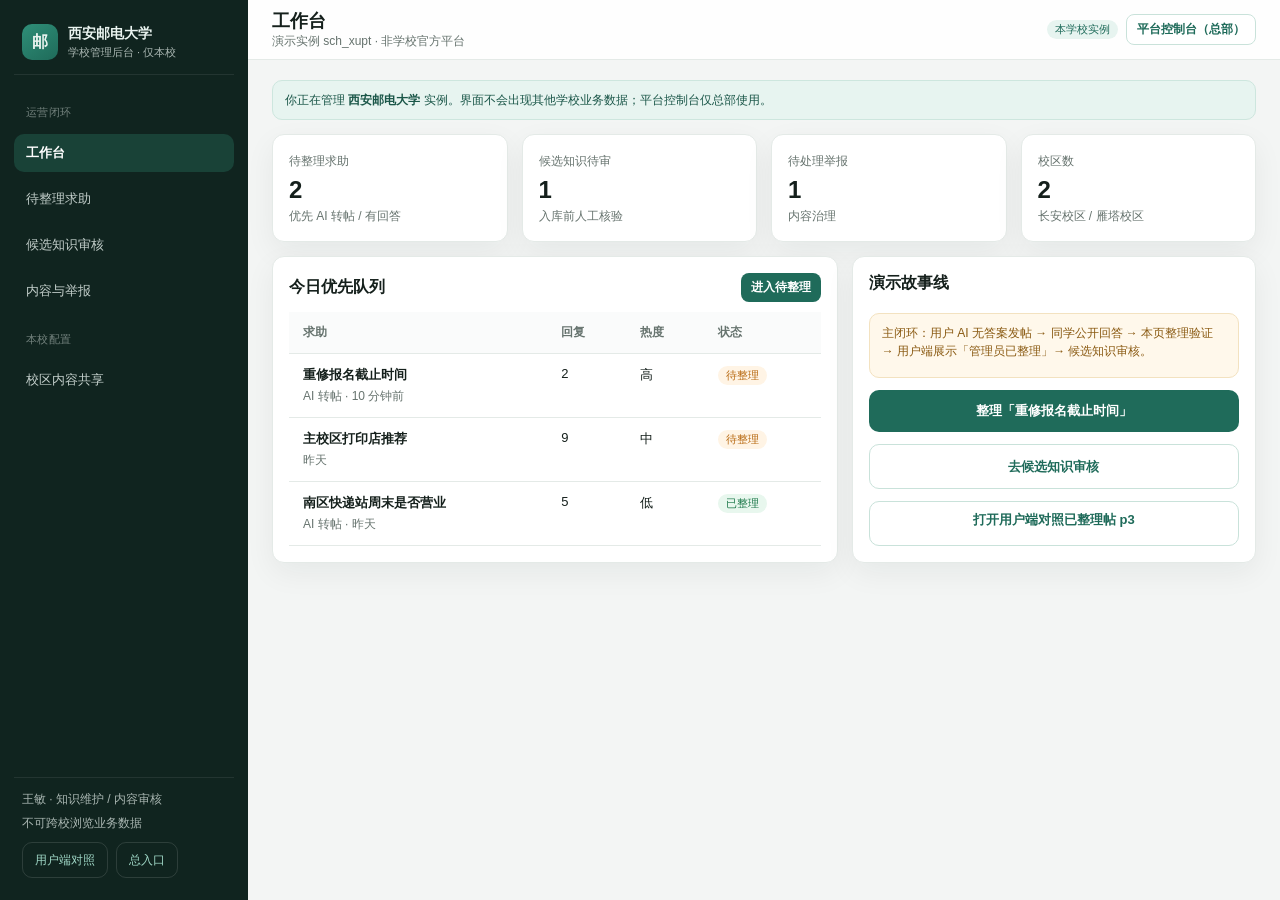
==== school-admin/app.html @ 61e20f0b "feat: publish campus UI prototype for public preview" ====
<!DOCTYPE html>
<html lang="zh-CN">
<head>
<meta charset="UTF-8" />
<meta name="viewport" content="width=device-width, initial-scale=1" />
<title>西安邮电大学 · 学校管理后台</title>
<link rel="stylesheet" href="../assets/admin.css" />
<script src="../assets/mock.js"></script>
</head>
<body>
<div class="app">
  <aside class="sidebar">
    <div class="brand">
      <div class="logo" id="logoText">东</div>
      <div>
        <b id="schoolName">西安邮电大学</b>
        <span>学校管理后台 · 仅本校</span>
      </div>
    </div>
    <div class="nav-group">运营闭环</div>
    <button class="nav-item active" data-page="dashboard">工作台</button>
    <button class="nav-item" data-page="queue">待整理求助</button>
    <button class="nav-item" data-page="knowledge">候选知识审核</button>
    <button class="nav-item" data-page="moderation">内容与举报</button>
    <div class="nav-group">本校配置</div>
    <button class="nav-item" data-page="campus">校区内容共享</button>
    <div class="side-foot">
      <div id="adminMeta">王敏 · 知识维护</div>
      <div style="margin-top:6px">不可跨校浏览业务数据</div>
      <div style="margin-top:10px" class="links">
        <a href="../mini/app.html" style="color:#9fd7c6;border-color:rgba(255,255,255,.12);background:transparent">用户端对照</a>
        <a href="../index.html" style="color:#9fd7c6;border-color:rgba(255,255,255,.12);background:transparent">总入口</a>
      </div>
    </div>
  </aside>
  <div class="main">
    <div class="topbar">
      <div>
        <h1 id="pageTitle">工作台</h1>
        <div class="meta">演示实例 sch_xupt · 非学校官方平台</div>
      </div>
      <div class="row">
        <span class="chip">本学校实例</span>
        <button class="btn ghost sm" onclick="location.href='../platform-console/app.html'">平台控制台（总部）</button>
      </div>
    </div>
    <div class="content" id="content"></div>
  </div>
</div>
<div class="toast" id="toast"></div>
<script>
const M = window.CAMPUS_MOCK;
const state = { page: 'dashboard', currentHelpId: 'p1', filter: 'all' };
const titles = {
  dashboard: '工作台', queue: '待整理求助', detail: '整理求助',
  knowledge: '候选知识审核', moderation: '内容与举报', campus: '校区内容共享'
};
function el(id){ return document.getElementById(id); }
function toast(t){
  const node = el('toast'); node.textContent = t; node.classList.add('show');
  clearTimeout(window.__t); window.__t = setTimeout(function(){ node.classList.remove('show'); }, 1600);
}
function go(page, opts){
  opts = opts || {};
  state.page = page;
  if (opts.helpId) state.currentHelpId = opts.helpId;
  document.querySelectorAll('.nav-item').forEach(function(b){
    var on = (page === 'queue' || page === 'detail') ? b.dataset.page === 'queue' : b.dataset.page === page;
    b.classList.toggle('active', on);
  });
  el('pageTitle').textContent = titles[page] || '工作台';
  render();
}
function statusChip(s){
  if (s === '待整理' || s === '待审核' || s === '待处理') return 'orange';
  if (s === '已整理' || s === '已入库' || s === '已隐藏') return 'ok';
  if (s === '处理中' || s === '待补充') return 'blue';
  return 'gray';
}
function pageDashboard(){
  var pending = M.helpQueue.filter(function(x){ return x.status === '待整理'; }).length;
  var know = (M.knowledgeCandidates || []).filter(function(x){ return x.status === '待审核'; }).length;
  var reports = (M.reports || []).filter(function(x){ return x.status === '待处理'; }).length;
  el('content').innerHTML =
    '<div class="banner info">你正在管理 <b>' + M.school.name + '</b> 实例。界面不会出现其他学校业务数据；平台控制台仅总部使用。</div>' +
    '<div class="grid stats" style="margin-top:14px">' +
      '<div class="card pad stat"><span>待整理求助</span><b>' + pending + '</b><span>优先 AI 转帖 / 有回答</span></div>' +
      '<div class="card pad stat"><span>候选知识待审</span><b>' + know + '</b><span>入库前人工核验</span></div>' +
      '<div class="card pad stat"><span>待处理举报</span><b>' + reports + '</b><span>内容治理</span></div>' +
      '<div class="card pad stat"><span>校区数</span><b>' + M.school.campuses.length + '</b><span>' + M.school.campuses.join(' / ') + '</span></div>' +
    '</div>' +
    '<div class="grid two" style="margin-top:14px">' +
      '<div class="card pad"><div class="row space"><b>今日优先队列</b><button class="btn sm" onclick="go(\'queue\')">进入待整理</button></div>' +
      '<div class="table-wrap" style="margin-top:10px"><table><thead><tr><th>求助</th><th>回复</th><th>热度</th><th>状态</th></tr></thead><tbody>' +
      M.helpQueue.map(function(h){
        return '<tr class="clickable" onclick="go(\'detail\',{helpId:\'' + h.id + '\'})"><td><b>' + h.title + '</b><div class="muted" style="font-size:12px;margin-top:4px">' + (h.fromAI ? 'AI 转帖 · ' : '') + h.updated + '</div></td><td>' + h.replies + '</td><td>' + h.heat + '</td><td><span class="chip ' + statusChip(h.status) + '">' + h.status + '</span></td></tr>';
      }).join('') +
      '</tbody></table></div></div>' +
      '<div class="card pad stack"><b>演示故事线</b>' +
      '<div class="banner">主闭环：用户 AI 无答案发帖 → 同学公开回答 → 本页整理验证 → 用户端展示「管理员已整理」→ 候选知识审核。</div>' +
      '<button class="btn" onclick="go(\'detail\',{helpId:\'p1\'})">整理「重修报名截止时间」</button>' +
      '<button class="btn ghost" onclick="go(\'knowledge\')">去候选知识审核</button>' +
      '<a class="btn ghost" href="../mini/app.html" style="text-align:center">打开用户端对照已整理帖 p3</a>' +
      '</div></div>';
}
function pageQueue(){
  var list = state.filter === 'pending' ? M.helpQueue.filter(function(x){ return x.status === '待整理'; })
    : state.filter === 'done' ? M.helpQueue.filter(function(x){ return x.status === '已整理'; })
    : M.helpQueue;
  el('content').innerHTML =
    '<div class="banner info">队列由管理员驱动结案，不依赖发帖人点「已解决」。优先：AI 转帖、已有公开回答、互动较高。</div>' +
    '<div class="filters" style="margin-top:12px">' +
      '<button class="btn ' + (state.filter === 'all' ? '' : 'ghost') + ' sm" data-f="all">全部</button>' +
      '<button class="btn ' + (state.filter === 'pending' ? '' : 'ghost') + ' sm" data-f="pending">待整理</button>' +
      '<button class="btn ' + (state.filter === 'done' ? '' : 'ghost') + ' sm" data-f="done">已整理</button>' +
    '</div>' +
    '<div class="card"><div class="table-wrap"><table><thead><tr><th>标题</th><th>来源</th><th>公开回答</th><th>热度</th><th>更新</th><th>状态</th><th></th></tr></thead><tbody>' +
    list.map(function(h){
      return '<tr><td><b>' + h.title + '</b></td><td>' + (h.fromAI ? '<span class="chip">AI 求助</span>' : '<span class="chip gray">广场发帖</span>') + '</td><td>' + h.replies + '</td><td>' + h.heat + '</td><td class="muted">' + h.updated + '</td><td><span class="chip ' + statusChip(h.status) + '">' + h.status + '</span></td><td><button class="btn sm" onclick="go(\'detail\',{helpId:\'' + h.id + '\'})">' + (h.status === '已整理' ? '查看' : '整理') + '</button></td></tr>';
    }).join('') +
    '</tbody></table></div></div>';
  el('content').querySelectorAll('[data-f]').forEach(function(b){
    b.onclick = function(){ state.filter = b.dataset.f; pageQueue(); };
  });
}
function pageDetail(){
  var h = M.helpQueue.find(function(x){ return x.id === state.currentHelpId; }) || M.helpQueue[0];
  var post = M.posts.find(function(x){ return x.id === h.id; }) || M.posts[0];
  var comments = M.postComments[h.id] || [{ user: '同学', text: '同问', time: '刚刚' }];
  var done = h.status === '已整理';
  el('content').innerHTML =
    '<div class="row space" style="margin-bottom:12px"><button class="btn ghost sm" onclick="go(\'queue\')">← 返回队列</button><span class="chip ' + statusChip(h.status) + '">' + h.status + '</span></div>' +
    '<div class="split"><div class="stack">' +
      '<div class="card pad"><div class="row space"><div><b style="font-size:16px">' + h.title + '</b><div class="muted" style="font-size:12px;margin-top:6px">来源帖 ' + post.id + ' · ' + post.campus + ' · ' + post.time + '</div></div>' + (post.fromAI ? '<span class="chip">AI 无答案转帖</span>' : '') + '</div>' +
      '<div style="margin-top:12px;line-height:1.6">' + post.content + '</div></div>' +
      '<div class="card pad"><b>公开回答（仅可沉淀公开内容）</b><div class="muted" style="font-size:12px;margin-top:4px">私信原文不得自动进入知识库</div>' +
      comments.map(function(c){
        return '<div class="list-item"><div class="row space"><b>' + c.user + '</b><label class="row" style="font-size:12px;color:var(--muted)"><input type="checkbox" ' + (done && c.text.indexOf('18') >= 0 ? 'checked' : '') + ' style="width:auto" /> 精选</label></div><div style="margin-top:6px">' + c.text + '</div><div class="muted" style="font-size:11px;margin-top:4px">' + c.time + '</div></div>';
      }).join('') +
      '</div></div>' +
      '<div class="card pad stack"><b>整理验证表单</b>' +
      '<label class="field">标准问法<input value="' + h.title + '" /></label>' +
      '<label class="field">标准答案<textarea id="ans">' + (done && post.picked ? post.picked : ((comments[0] && comments[0].text) || '')) + '</textarea></label>' +
      '<label class="field">适用范围<select><option>全校</option><option selected>主校区</option><option>南校区</option><option>深圳校区</option></select></label>' +
      '<label class="field">来源类型<select><option>校园经验</option><option>官方资料</option><option>社区讨论</option></select></label>' +
      '<label class="field">有效期至<input type="date" value="2026-09-01" /></label>' +
      '<label class="field">核验说明<textarea>对照多条一致回复；若涉及官方通知需补链接。</textarea></label>' +
      '<div class="banner">提交后：1) 原帖标记「管理员已整理」；2) 可选生成候选知识进入审核池。</div>' +
      '<div class="row" style="flex-wrap:wrap"><button class="btn" id="markDone">标记已整理并生成候选知识</button><button class="btn ghost" onclick="toast(\'已标记暂不入库\')">暂不入库</button></div>' +
      '<div class="muted" style="font-size:12px">整理人：' + ((M.adminUser && M.adminUser.name) || '王敏') + ' · 操作会写审计日志（演示）</div>' +
      '</div></div>';
  el('markDone').onclick = function(){
    h.status = '已整理';
    h.updated = '刚刚';
    post.resolved = true;
    post.adminNote = '管理员已整理：' + (el('ans').value || '已核验公开回答');
    post.picked = el('ans').value;
    if (M.knowledgeCandidates) {
      M.knowledgeCandidates.unshift({
        id: 'k_new', title: h.title, sourcePost: h.id, status: '待审核', scope: '主校区',
        type: '校园经验', draftAnswer: el('ans').value, validUntil: '2026-09-01',
        reviewer: (M.adminUser && M.adminUser.name) || '王敏'
      });
    }
    toast('已整理：用户端将展示管理员已整理');
    go('knowledge');
  };
}
function pageKnowledge(){
  var list = M.knowledgeCandidates || [];
  el('content').innerHTML =
    '<div class="banner info">社区内容先审核后入库。热门不等于真实；官方资料与校园经验需区分标签。</div>' +
    '<div class="card" style="margin-top:12px"><div class="table-wrap"><table><thead><tr><th>标题</th><th>类型</th><th>范围</th><th>有效期</th><th>状态</th><th>操作</th></tr></thead><tbody>' +
    list.map(function(k){
      return '<tr><td><b>' + k.title + '</b><div class="muted" style="font-size:12px;margin-top:4px;max-width:360px">' + k.draftAnswer + '</div></td><td><span class="chip ' + (k.type === '官方资料' ? '' : 'gray') + '">' + k.type + '</span></td><td>' + k.scope + '</td><td>' + k.validUntil + '</td><td><span class="chip ' + statusChip(k.status) + '">' + k.status + '</span></td><td class="row">' +
        (k.status !== '已入库'
          ? '<button class="btn sm" onclick="approveK(\'' + k.id + '\')">通过入库</button><button class="btn ghost sm" onclick="toast(\'已驳回并要求补充\')">驳回</button>'
          : '<span class="muted">—</span>') +
        '</td></tr>';
    }).join('') +
    '</tbody></table></div></div>';
}
function approveK(id){
  var k = (M.knowledgeCandidates || []).find(function(x){ return x.id === id; });
  if (k) { k.status = '已入库'; toast('已入库本校知识库'); pageKnowledge(); }
}
function pageModeration(){
  var list = M.reports || [];
  el('content').innerHTML =
    '<div class="banner">内容治理仅限本校实例。可执行通过、限流、隐藏、删除、警告、禁言（演示为状态切换）。</div>' +
    '<div class="card" style="margin-top:12px"><div class="table-wrap"><table><thead><tr><th>对象</th><th>原因</th><th>时间</th><th>状态</th><th>操作</th></tr></thead><tbody>' +
    list.map(function(r){
      return '<tr><td><b>' + r.target + '</b></td><td>' + r.reason + '</td><td class="muted">' + r.time + '</td><td><span class="chip ' + statusChip(r.status) + '">' + r.status + '</span></td><td class="row">' +
        '<button class="btn sm" onclick="toast(\'已隐藏内容并记录审计\')">隐藏</button>' +
        '<button class="btn ghost sm" onclick="toast(\'已警告用户\')">警告</button>' +
        '<button class="btn danger sm" onclick="toast(\'演示：禁言 7 天\')">禁言</button></td></tr>';
    }).join('') +
    '</tbody></table></div></div>';
}
function pageCampus(){
  var conf = M.campusShare || { groups: [], note: '' };
  el('content').innerHTML =
    '<div class="banner info">只需配置：某校区是否与其他校区默认共享内容。共享仅发生在同一学校实例内，不得跨校。</div>' +
    '<div class="grid two" style="margin-top:12px"><div class="card pad stack"><b>当前共享组</b>' +
    conf.groups.map(function(g){
      return '<div class="list-item"><div class="row space"><b>' + g.name + '</b><span class="chip ' + (g.mode === '共享' ? '' : 'gray') + '">' + g.mode + '</span></div><div class="muted" style="margin-top:6px;font-size:13px">' + g.campuses.join('、') + '</div></div>';
    }).join('') +
    '<div class="muted" style="font-size:12px">' + conf.note + '</div></div>' +
    '<div class="card pad stack"><b>修改配置（演示）</b>' +
    '<label class="field">共享组名称<input value="主校共享组" /></label>' +
    '<label class="field">包含校区<div class="row" style="flex-wrap:wrap;margin-top:4px">' +
    M.school.campuses.map(function(c){
      return '<label class="row" style="font-size:13px;color:var(--ink)"><input type="checkbox" ' + (c !== '深圳校区' ? 'checked' : '') + ' style="width:auto" /> ' + c + '</label>';
    }).join('') +
    '</div></label>' +
    '<label class="field">默认模式<select><option>共享</option><option>独立</option></select></label>' +
    '<div class="banner">修改后对新查询生效；记录操作人、时间、原配置与新配置。不改变内容所属校区。</div>' +
    '<button class="btn" onclick="toast(\'已保存校区共享配置（演示）\')">保存配置</button></div></div>';
}
function render(){
  var map = { dashboard: pageDashboard, queue: pageQueue, detail: pageDetail, knowledge: pageKnowledge, moderation: pageModeration, campus: pageCampus };
  (map[state.page] || pageDashboard)();
}
el('logoText').textContent = M.school.logoText;
el('schoolName').textContent = M.school.name;
el('adminMeta').textContent = ((M.adminUser && M.adminUser.name) || '王敏') + ' · ' + ((M.adminUser && M.adminUser.role) || '知识维护');
document.querySelectorAll('.nav-item').forEach(function(btn){
  btn.onclick = function(){ go(btn.dataset.page); };
});
render();
</script>
</body>
</html>
---- assets/admin.css ----
/* AI 校园通 · 管理端/控制台共享样式 */
:root {
  --bg: #F3F5F4;
  --panel: #FFFFFF;
  --ink: #15201C;
  --muted: #66736E;
  --line: #E4EAE7;
  --theme: #1F6B5A;
  --theme-soft: #E7F4F0;
  --theme-2: #245B8C;
  --warn: #B86A12;
  --warn-soft: #FFF4E5;
  --danger: #C24B3D;
  --danger-soft: #FDECEA;
  --ok: #1F7A4C;
  --ok-soft: #E8F7EE;
  --shadow: 0 10px 30px rgba(18, 36, 30, 0.06);
  --radius: 12px;
  --sidebar: 248px;
  font-family: -apple-system, BlinkMacSystemFont, "Segoe UI", "PingFang SC", "Hiragino Sans GB", "Microsoft YaHei", sans-serif;
}
* { box-sizing: border-box; }
html, body { margin: 0; min-height: 100%; background: var(--bg); color: var(--ink); }
button, input, select, textarea { font: inherit; }
a { color: inherit; text-decoration: none; }
.app { min-height: 100vh; display: grid; grid-template-columns: var(--sidebar) 1fr; }
.sidebar {
  background: #10241F;
  color: #EAF4F0;
  padding: 18px 14px;
  display: flex;
  flex-direction: column;
  gap: 8px;
  position: sticky;
  top: 0;
  height: 100vh;
}
.brand { display: flex; gap: 10px; align-items: center; padding: 6px 8px 14px; border-bottom: 1px solid rgba(255,255,255,.08); margin-bottom: 8px; }
.brand .logo {
  width: 36px; height: 36px; border-radius: 10px; background: linear-gradient(145deg, #2F8F78, #1F6B5A);
  display: grid; place-items: center; font-weight: 700;
}
.brand b { display: block; font-size: 14px; }
.brand span { display: block; font-size: 11px; color: rgba(234,244,240,.7); margin-top: 2px; }
.nav-item {
  border: 0; background: transparent; color: rgba(234,244,240,.82); text-align: left;
  padding: 10px 12px; border-radius: 10px; cursor: pointer; font-size: 13px;
}
.nav-item:hover { background: rgba(255,255,255,.06); color: #fff; }
.nav-item.active { background: rgba(47,143,120,.28); color: #fff; font-weight: 600; }
.nav-group { margin-top: 14px; padding: 0 12px 6px; font-size: 11px; letter-spacing: .04em; color: rgba(234,244,240,.45); text-transform: uppercase; }
.side-foot { margin-top: auto; padding: 12px 8px 4px; border-top: 1px solid rgba(255,255,255,.08); font-size: 12px; color: rgba(234,244,240,.7); line-height: 1.5; }
.main { min-width: 0; }
.topbar {
  height: 60px; background: rgba(255,255,255,.9); border-bottom: 1px solid var(--line);
  display: flex; align-items: center; justify-content: space-between; padding: 0 24px; position: sticky; top: 0; z-index: 5; backdrop-filter: blur(10px);
}
.topbar h1 { margin: 0; font-size: 18px; font-weight: 700; }
.topbar .meta { color: var(--muted); font-size: 12px; }
.content { padding: 20px 24px 40px; max-width: 1280px; }
.grid { display: grid; gap: 14px; }
.grid.stats { grid-template-columns: repeat(4, minmax(0, 1fr)); }
.grid.two { grid-template-columns: 1.4fr 1fr; }
.card {
  background: var(--panel); border: 1px solid var(--line); border-radius: var(--radius);
  box-shadow: var(--shadow);
}
.card.pad { padding: 16px; }
.stat b { display: block; font-size: 24px; margin: 6px 0 2px; }
.stat span { color: var(--muted); font-size: 12px; }
.row { display: flex; align-items: center; gap: 8px; }
.space { justify-content: space-between; }
.stack { display: grid; gap: 12px; }
.muted { color: var(--muted); }
.chip {
  display: inline-flex; align-items: center; gap: 4px; padding: 2px 8px; border-radius: 999px;
  font-size: 11px; background: var(--theme-soft); color: var(--theme); white-space: nowrap;
}
.chip.gray { background: #EEF1F0; color: #566; }
.chip.orange { background: var(--warn-soft); color: var(--warn); }
.chip.red { background: var(--danger-soft); color: var(--danger); }
.chip.blue { background: #E8F1FA; color: var(--theme-2); }
.chip.ok { background: var(--ok-soft); color: var(--ok); }
.btn {
  border: 0; border-radius: 10px; padding: 9px 14px; font-size: 13px; font-weight: 600;
  cursor: pointer; background: var(--theme); color: #fff;
}
.btn:hover { filter: brightness(1.05); }
.btn.ghost { background: #fff; color: var(--theme); border: 1px solid #C9E2DA; }
.btn.sm { padding: 6px 10px; font-size: 12px; border-radius: 8px; }
.btn.warn { background: #C48A2A; }
.btn.danger { background: var(--danger); }
.btn.blue { background: var(--theme-2); }
.banner {
  padding: 10px 12px; border-radius: 10px; background: #FFF8EB; color: #8A5A12;
  font-size: 12px; line-height: 1.5; border: 1px solid #F3E2C0;
}
.banner.info { background: var(--theme-soft); color: #1A5648; border-color: #CDE6DE; }
.table-wrap { overflow: auto; }
table { width: 100%; border-collapse: collapse; font-size: 13px; }
th, td { padding: 12px 14px; border-bottom: 1px solid var(--line); text-align: left; vertical-align: top; }
th { font-size: 12px; color: var(--muted); font-weight: 600; background: #FAFBFB; }
tr:hover td { background: #FBFCFC; }
tr.clickable { cursor: pointer; }
.filters { display: flex; flex-wrap: wrap; gap: 8px; margin-bottom: 12px; }
input, select, textarea {
  width: 100%; border: 1px solid var(--line); border-radius: 10px; padding: 10px 12px;
  background: #fff; color: var(--ink);
}
textarea { min-height: 110px; resize: vertical; }
label.field { display: grid; gap: 6px; font-size: 12px; color: var(--muted); }
.split { display: grid; grid-template-columns: 1.1fr .9fr; gap: 14px; }
.list-item { padding: 12px 0; border-bottom: 1px solid var(--line); }
.list-item:last-child { border-bottom: 0; }
.toast {
  position: fixed; right: 24px; bottom: 24px; background: rgba(20,28,26,.92); color: #fff;
  padding: 10px 14px; border-radius: 999px; font-size: 13px; opacity: 0; pointer-events: none;
  transition: .2s ease; z-index: 30;
}
.toast.show { opacity: 1; }
.links { display: flex; gap: 8px; flex-wrap: wrap; }
.links a, .links button.flow {
  border: 1px solid var(--line); background: #fff; border-radius: 10px; padding: 8px 12px;
  font-size: 12px; cursor: pointer;
}
.links a:hover, .links button.flow:hover { border-color: var(--theme); color: var(--theme); }
@media (max-width: 1100px) {
  .grid.stats { grid-template-columns: repeat(2, minmax(0, 1fr)); }
  .grid.two, .split { grid-template-columns: 1fr; }
}
@media (max-width: 860px) {
  .app { grid-template-columns: 1fr; }
  .sidebar { position: relative; height: auto; }
}
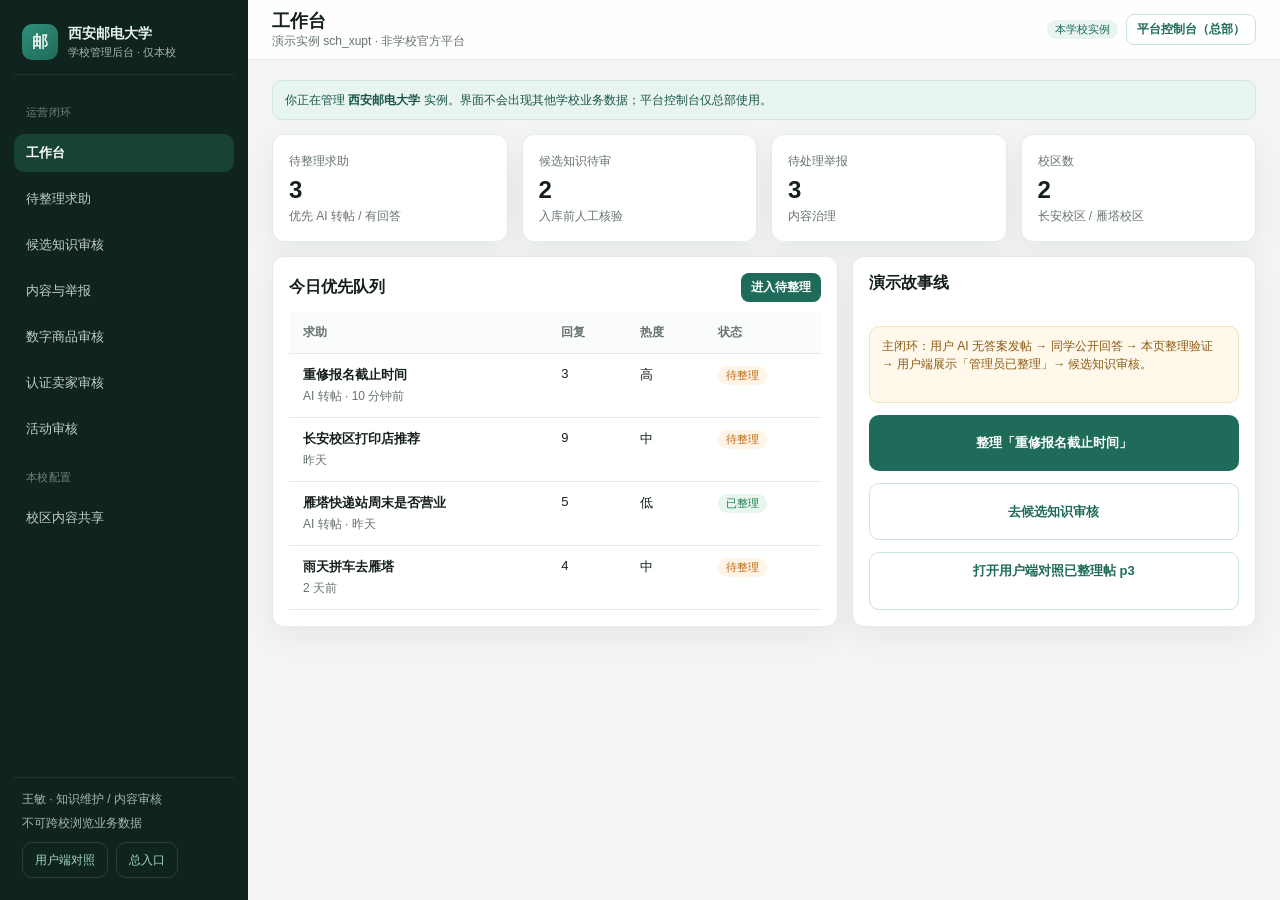
==== commit 011588c4: "feat: sync digital goods buyer loop UI Update public prototype with checkout/pay/owned buyer path an" ====
--- a/school-admin/app.html
+++ b/school-admin/app.html
@@ -22,6 +22,9 @@
     <button class="nav-item" data-page="queue">待整理求助</button>
     <button class="nav-item" data-page="knowledge">候选知识审核</button>
     <button class="nav-item" data-page="moderation">内容与举报</button>
+    <button class="nav-item" data-page="digital">数字商品审核</button>
+    <button class="nav-item" data-page="sellers">认证卖家审核</button>
+    <button class="nav-item" data-page="acts">活动审核</button>
     <div class="nav-group">本校配置</div>
     <button class="nav-item" data-page="campus">校区内容共享</button>
     <div class="side-foot">
@@ -53,7 +56,8 @@
 const state = { page: 'dashboard', currentHelpId: 'p1', filter: 'all' };
 const titles = {
   dashboard: '工作台', queue: '待整理求助', detail: '整理求助',
-  knowledge: '候选知识审核', moderation: '内容与举报', campus: '校区内容共享'
+  knowledge: '候选知识审核', moderation: '内容与举报', campus: '校区内容共享',
+  digital: '数字商品审核', sellers: '认证卖家审核', acts: '活动审核'
 };
 function el(id){ return document.getElementById(id); }
 function toast(t){
@@ -81,6 +85,7 @@
   var pending = M.helpQueue.filter(function(x){ return x.status === '待整理'; }).length;
   var know = (M.knowledgeCandidates || []).filter(function(x){ return x.status === '待审核'; }).length;
   var reports = (M.reports || []).filter(function(x){ return x.status === '待处理'; }).length;
+  var digPending = (M.digitalGoods || []).filter(function(x){ return x.status === '审核中' || x.status === '待审核'; }).length;
   el('content').innerHTML =
     '<div class="banner info">你正在管理 <b>' + M.school.name + '</b> 实例。界面不会出现其他学校业务数据；平台控制台仅总部使用。</div>' +
     '<div class="grid stats" style="margin-top:14px">' +
@@ -197,6 +202,44 @@
     }).join('') +
     '</tbody></table></div></div>';
 }
+function pageDigital(){
+  var list = (M.digitalGoods || []).slice();
+  el('content').innerHTML = '<div class="banner info">数字商品需内容与权利风险审核后方可上架。可暂停销售与冻结结算。</div>' +
+    '<div class="card" style="margin-top:12px"><div class="table-wrap"><table><thead><tr><th>商品</th><th>卖家</th><th>价格</th><th>状态</th><th>操作</th></tr></thead><tbody>' +
+    list.map(function(d){
+      var st = d.status || '在售';
+      var ops = (st === '审核中' || st === '待审核')
+        ? '<button class="btn sm" data-pass="'+d.id+'">通过</button><button class="btn ghost sm" onclick="toast(\x27已驳回\x27)">驳回</button>'
+        : '<button class="btn danger sm" onclick="toast(\x27已下架并暂停结算\x27)">下架</button>';
+      return '<tr><td><b>'+d.title+'</b><div class="muted" style="font-size:12px">'+d.course+' · '+(d.rights||'')+'</div></td><td>'+d.seller+'</td><td>¥'+d.price+'</td><td><span class="chip '+statusChip(st)+'">'+st+'</span></td><td class="row">'+ops+'</td></tr>';
+    }).join('') + '</tbody></table></div></div>';
+  el('content').querySelectorAll('[data-pass]').forEach(function(b){
+    b.onclick = function(){ var x=(M.digitalGoods||[]).find(function(g){return g.id===b.dataset.pass;}); if(x) x.status='在售'; toast('已通过上架'); pageDigital(); };
+  });
+}
+function pageSellers(){
+  var list = M.sellerApps || [];
+  el('content').innerHTML = '<div class="banner">认证卖家需核验联系人、销售内容与结算信息。通过前不可发布数字商品。</div>' +
+    '<div class="card" style="margin-top:12px"><div class="table-wrap"><table><thead><tr><th>申请人</th><th>销售内容</th><th>时间</th><th>状态</th><th>操作</th></tr></thead><tbody>' +
+    list.map(function(s, idx){
+      var ops = (String(s.status).indexOf('待')>=0)
+        ? '<button class="btn sm" data-i="'+idx+'">通过</button><button class="btn ghost sm" onclick="toast(\x27已驳回\x27)">驳回</button>'
+        : '<span class="muted">—</span>';
+      return '<tr><td><b>'+s.name+'</b></td><td>'+s.content+'</td><td class="muted">'+s.time+'</td><td><span class="chip '+statusChip(s.status)+'">'+s.status+'</span></td><td class="row">'+ops+'</td></tr>';
+    }).join('') + '</tbody></table></div></div>';
+  el('content').querySelectorAll('[data-i]').forEach(function(b){
+    b.onclick = function(){ list[+b.dataset.i].status='已通过'; toast('已通过认证'); pageSellers(); };
+  });
+}
+function pageActs(){
+  var list = M.activityReviews || [];
+  el('content').innerHTML = '<div class="banner info">活动与付费推广需审核。推广必须标注，高风险活动进入加强审核。</div>' +
+    '<div class="card" style="margin-top:12px"><div class="table-wrap"><table><thead><tr><th>活动</th><th>组织</th><th>时间</th><th>状态</th><th>操作</th></tr></thead><tbody>' +
+    list.map(function(a){
+      return '<tr><td><b>'+a.title+'</b></td><td>'+a.org+'</td><td class="muted">'+a.time+'</td><td><span class="chip '+statusChip(a.status)+'">'+a.status+'</span></td><td class="row"><button class="btn sm" onclick="toast(\x27已通过\x27)">通过</button><button class="btn ghost sm" onclick="toast(\x27驳回并退回推广余额\x27)">驳回</button></td></tr>';
+    }).join('') + '</tbody></table></div></div>';
+}
+
 function pageCampus(){
   var conf = M.campusShare || { groups: [], note: '' };
   el('content').innerHTML =
@@ -218,7 +261,7 @@
     '<button class="btn" onclick="toast(\'已保存校区共享配置（演示）\')">保存配置</button></div></div>';
 }
 function render(){
-  var map = { dashboard: pageDashboard, queue: pageQueue, detail: pageDetail, knowledge: pageKnowledge, moderation: pageModeration, campus: pageCampus };
+  var map = { dashboard: pageDashboard, queue: pageQueue, detail: pageDetail, knowledge: pageKnowledge, moderation: pageModeration, campus: pageCampus, digital: pageDigital, sellers: pageSellers, acts: pageActs };
   (map[state.page] || pageDashboard)();
 }
 el('logoText').textContent = M.school.logoText;
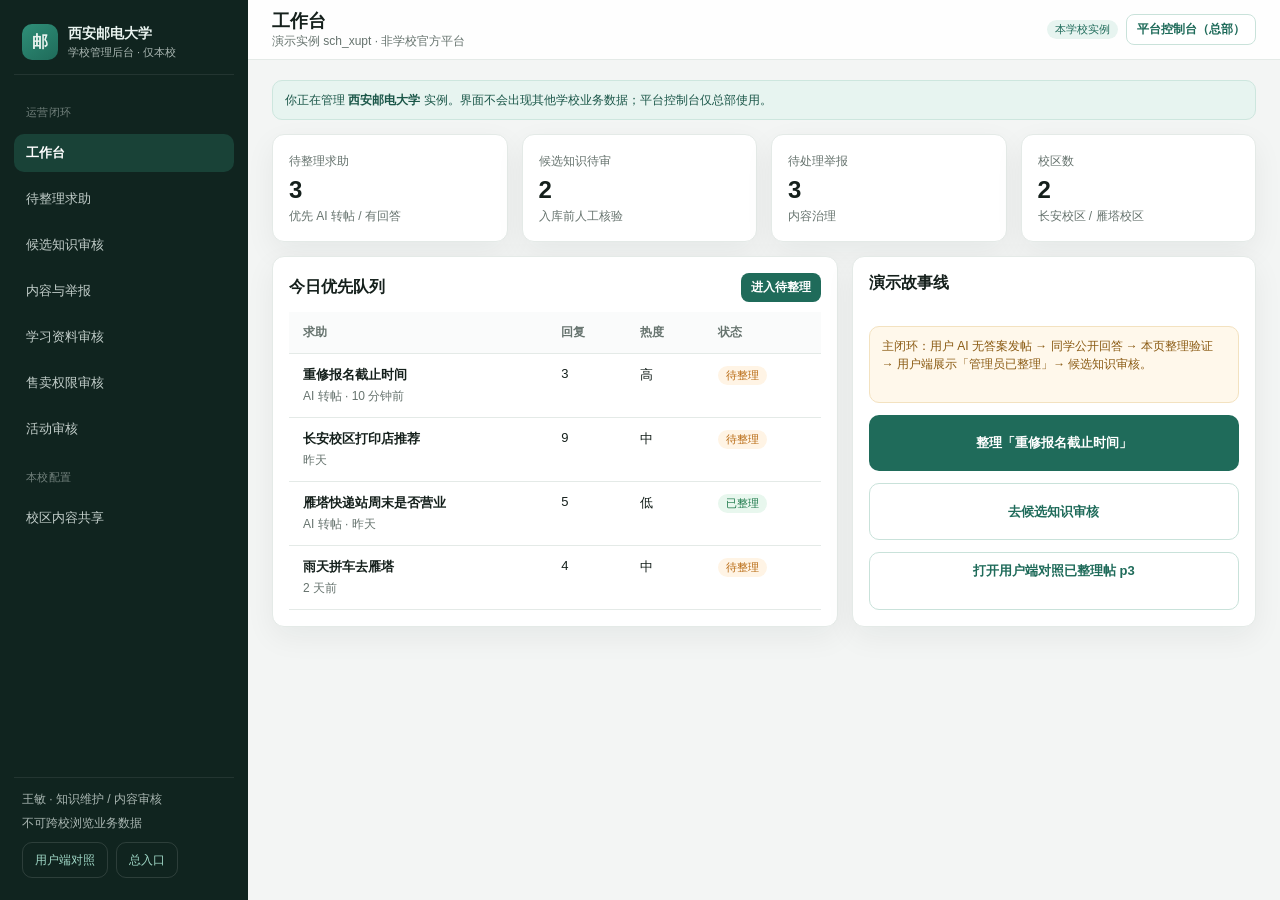
==== commit cfa501c7: "fix: antifraud risk disclaimers, drop platform cert claims" ====
--- a/school-admin/app.html
+++ b/school-admin/app.html
@@ -22,8 +22,8 @@
     <button class="nav-item" data-page="queue">待整理求助</button>
     <button class="nav-item" data-page="knowledge">候选知识审核</button>
     <button class="nav-item" data-page="moderation">内容与举报</button>
-    <button class="nav-item" data-page="digital">数字商品审核</button>
-    <button class="nav-item" data-page="sellers">认证卖家审核</button>
+    <button class="nav-item" data-page="digital">学习资料审核</button>
+    <button class="nav-item" data-page="sellers">售卖权限审核</button>
     <button class="nav-item" data-page="acts">活动审核</button>
     <div class="nav-group">本校配置</div>
     <button class="nav-item" data-page="campus">校区内容共享</button>
@@ -57,7 +57,7 @@
 const titles = {
   dashboard: '工作台', queue: '待整理求助', detail: '整理求助',
   knowledge: '候选知识审核', moderation: '内容与举报', campus: '校区内容共享',
-  digital: '数字商品审核', sellers: '认证卖家审核', acts: '活动审核'
+  digital: '学习资料审核', sellers: '售卖权限审核', acts: '活动审核'
 };
 function el(id){ return document.getElementById(id); }
 function toast(t){
@@ -204,7 +204,7 @@
 }
 function pageDigital(){
   var list = (M.digitalGoods || []).slice();
-  el('content').innerHTML = '<div class="banner info">数字商品需内容与权利风险审核后方可上架。可暂停销售与冻结结算。</div>' +
+  el('content').innerHTML = '<div class="banner info">学习资料审核仅作违规风险拦截，不构成平台对内容质量/权利的认证或担保。可下架并暂停结算，但不代发布者担责。</div>' +
     '<div class="card" style="margin-top:12px"><div class="table-wrap"><table><thead><tr><th>商品</th><th>卖家</th><th>价格</th><th>状态</th><th>操作</th></tr></thead><tbody>' +
     list.map(function(d){
       var st = d.status || '在售';
@@ -219,7 +219,7 @@
 }
 function pageSellers(){
   var list = M.sellerApps || [];
-  el('content').innerHTML = '<div class="banner">认证卖家需核验联系人、销售内容与结算信息。通过前不可发布数字商品。</div>' +
+  el('content').innerHTML = '<div class="banner">售卖权限仅登记联系人、售卖说明与结算信息。通过=可上架，≠平台认证。内容与权利责任归发布者。</div>' +
     '<div class="card" style="margin-top:12px"><div class="table-wrap"><table><thead><tr><th>申请人</th><th>销售内容</th><th>时间</th><th>状态</th><th>操作</th></tr></thead><tbody>' +
     list.map(function(s, idx){
       var ops = (String(s.status).indexOf('待')>=0)
@@ -228,7 +228,7 @@
       return '<tr><td><b>'+s.name+'</b></td><td>'+s.content+'</td><td class="muted">'+s.time+'</td><td><span class="chip '+statusChip(s.status)+'">'+s.status+'</span></td><td class="row">'+ops+'</td></tr>';
     }).join('') + '</tbody></table></div></div>';
   el('content').querySelectorAll('[data-i]').forEach(function(b){
-    b.onclick = function(){ list[+b.dataset.i].status='已通过'; toast('已通过认证'); pageSellers(); };
+    b.onclick = function(){ list[+b.dataset.i].status='已通过'; toast('已开通售卖权限'); pageSellers(); };
   });
 }
 function pageActs(){
